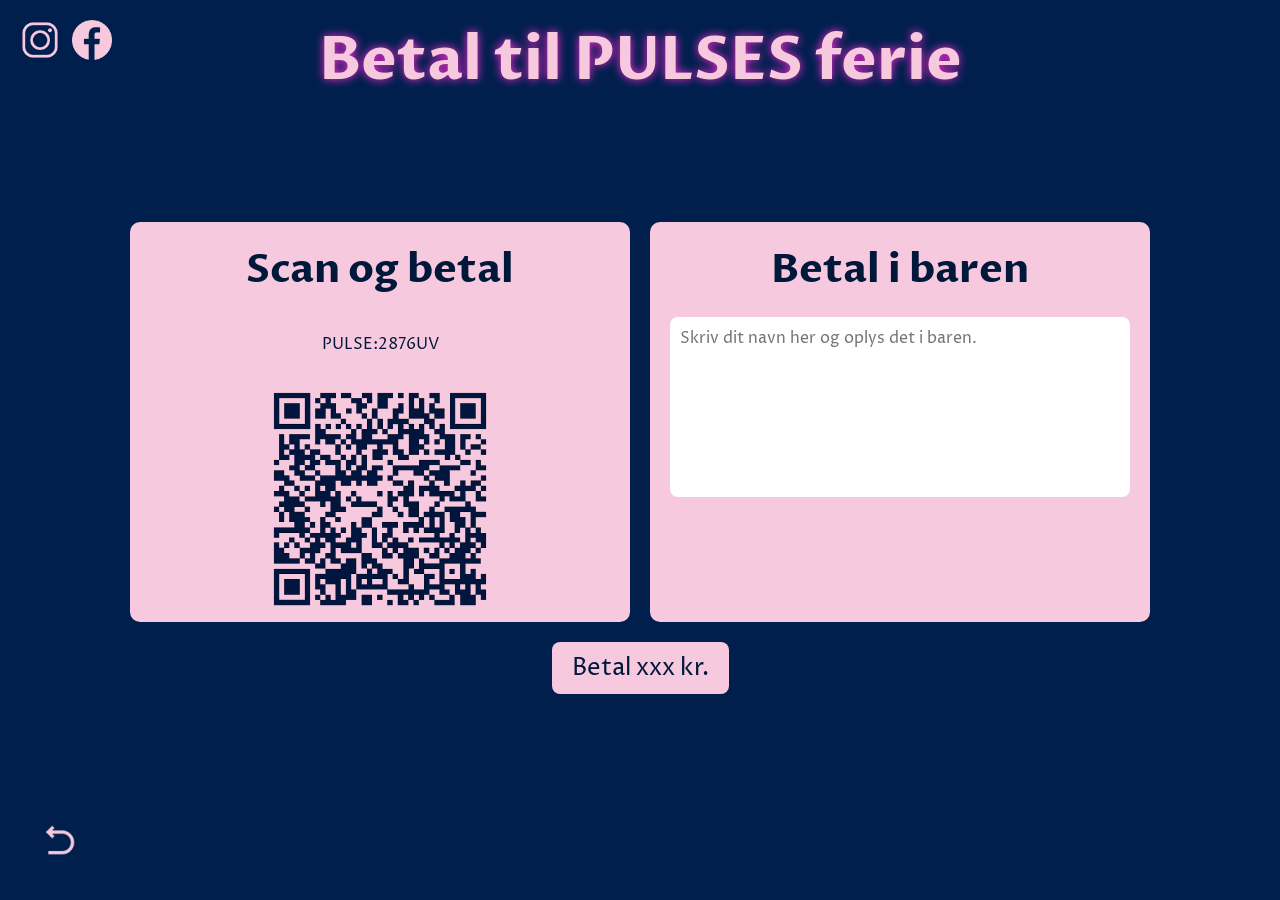
==== Jukebox PT/Frontend/betalingsside.html @ 1c61d0cf "opd" ====
<!doctype html>
<html lang="en">
  <head>
    <meta charset="UTF-8" />
    <meta name="viewport" content="width=device-width, initial-scale=1.0" />
    <link rel="stylesheet" href="betalingsside.css" />
    <link rel="preconnect" href="https://fonts.googleapis.com" />
    <link rel="preconnect" href="https://fonts.gstatic.com" crossorigin />
    <link
      href="https://fonts.googleapis.com/css2?family=Proza+Libre:ital,wght@0,400;0,500;0,600;0,700;0,800;1,400;1,500;1,600;1,700;1,800&display=swap"
      rel="stylesheet"
    />
    <title>Betalingsside</title>
  </head>
  <body>
    <header class="topbar">
      <div class="left-icons">
        <img src="instagram_logo.png" alt="Instagram" />
        <img src="facebook_logo.png" alt="Facebook" />
      </div>

      <h1 class="h1">Betal til PULSES ferie</h1>
    </header>

    <div class="container2">
      <div class="box">
        <h2 class="h2">Scan og betal</h2>
        <p class="p">PULSE:2876UV</p>
        <img src="qrkode.png" alt="MobilePay" />
      </div>

      <div class="box">
        <h2 class="h2">Betal i baren</h2>
        <textarea
          placeholder="Skriv dit navn her og oplys det i baren."
        ></textarea>
      </div>
    </div>

    <div class="betal-wrapper">
      <div class="betal-box">Betal xxx kr.</div>
    </div>

    <a href="index.html">
      <img src="tilbageknap.png" alt="Tilbage" class="tilbage-knap" />
    </a>
  </body>
</html>
---- Jukebox PT/Frontend/betalingsside.css ----
body {
  margin: 0;
  background-color: #001f4d;
  font-family: "Proza Libre", sans-serif;
}

.topbar {
  display: flex;
  align-items: center;
  justify-content: center;
  position: relative;
  padding: 20px 30px;
}

.left-icons {
  position: absolute;
  left: 20px;
  top: 20px;
  display: flex;
  gap: 12px;
  align-items: center;
}

.left-icons img {
  width: 40px;
  height: 40px;
  object-fit: contain;
}

.h1 {
  margin: 0;
  font-size: 60px;
  color: #f7c9df;
  text-align: center;
  text-shadow: 0 0 10px #ff2bd6;
  animation: pulse 1.5s infinite;
  padding-bottom: 5%;
}

@keyframes pulse {
  0% {
    transform: scale(1);
    text-shadow: 0 0 5px #ff2bd6;
  }
  50% {
    transform: scale(1.05);
    text-shadow: 0 0 20px #ff2bd6;
  }
  100% {
    transform: scale(1);
    text-shadow: 0 0 5px #ff2bd6;
  }
}

.container2 {
  display: flex;
  justify-content: center;
  align-items: stretch;
  gap: 20px;
  margin-top: 40px;
  flex-wrap: wrap;
}

.box {
  width: 500px;
  height: 400px;
  background: #f7c9df;
  border-radius: 10px;
  padding: 20px;
  box-sizing: border-box;
  display: flex;
  flex-direction: column;
  align-items: center;
  justify-content: flex-start;
}

.h2 {
  margin: 0 0 20px 0;
  font-size: 40px;
  color: #00193a;
  text-align: center;
}

.box img {
  margin-top: 0px;
  width: 100%;
  height: 80%;
  object-fit: contain;
  padding-top: 0px;
}

.box textarea {
  width: 100%;
  height: 180px;
  resize: none;
  border: none;
  border-radius: 8px;
  padding: 10px;
  font-family: "Proza Libre", sans-serif;
  font-size: 16px;
  box-sizing: border-box;
}

.tilbage-knap {
  position: fixed;
  bottom: 20px;
  left: 20px;
  width: 80px;
  cursor: pointer;
}

.betal-wrapper {
  display: flex;
  justify-content: center;
  margin-top: 20px;
}

.betal-box {
  background: #f7c9df;
  color: #00193a;
  padding: 10px 20px;
  border-radius: 8px;
  font-size: 24px;
}

.p {
  color: #00193a;
  margin-bottom: 0px;
  padding-bottom: 0px;
}
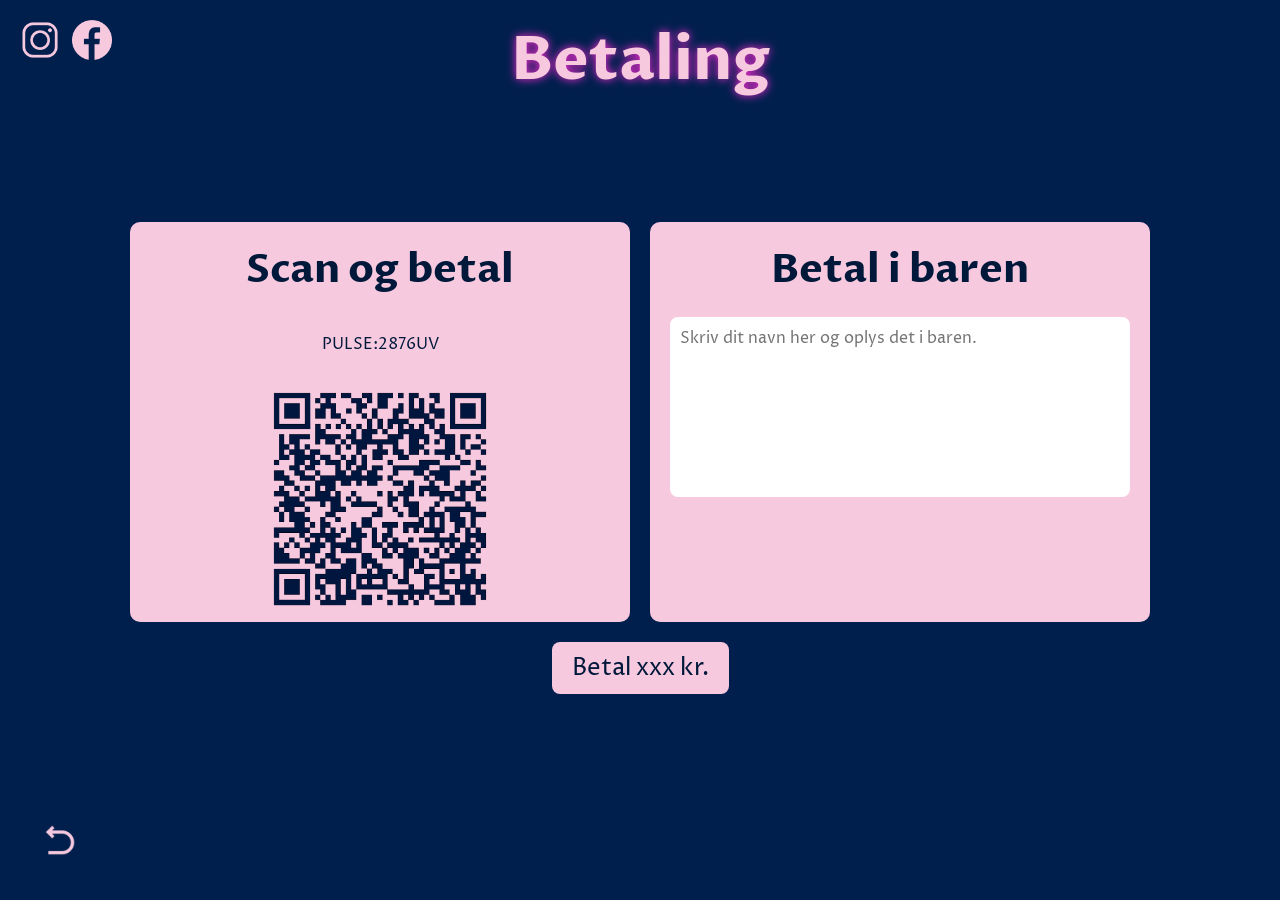
==== commit 3a28776c: "opd" ====
--- a/Jukebox PT/Frontend/betalingsside.html
+++ b/Jukebox PT/Frontend/betalingsside.html
@@ -19,7 +19,7 @@
         <img src="facebook_logo.png" alt="Facebook" />
       </div>
 
-      <h1 class="h1">Betal til PULSES ferie</h1>
+      <h1 class="h1">Betaling</h1>
     </header>
 
     <div class="container2">
